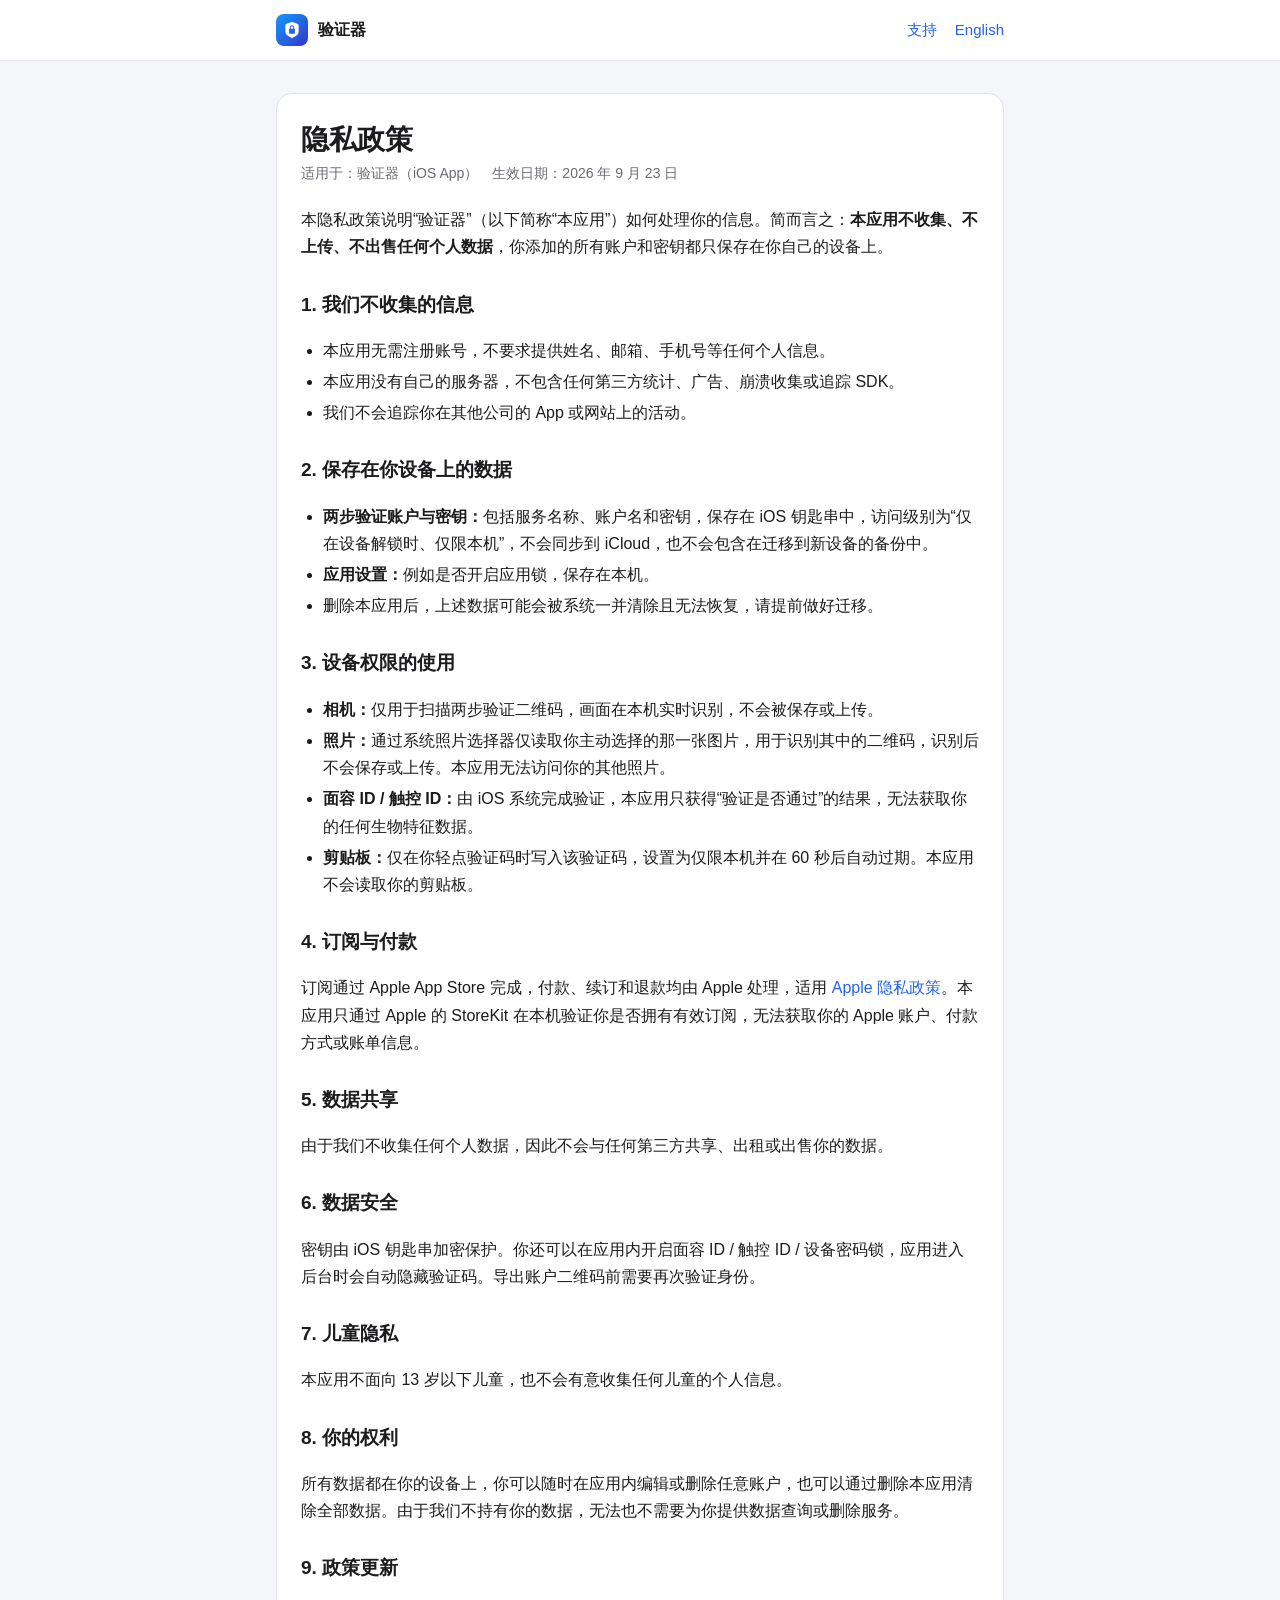
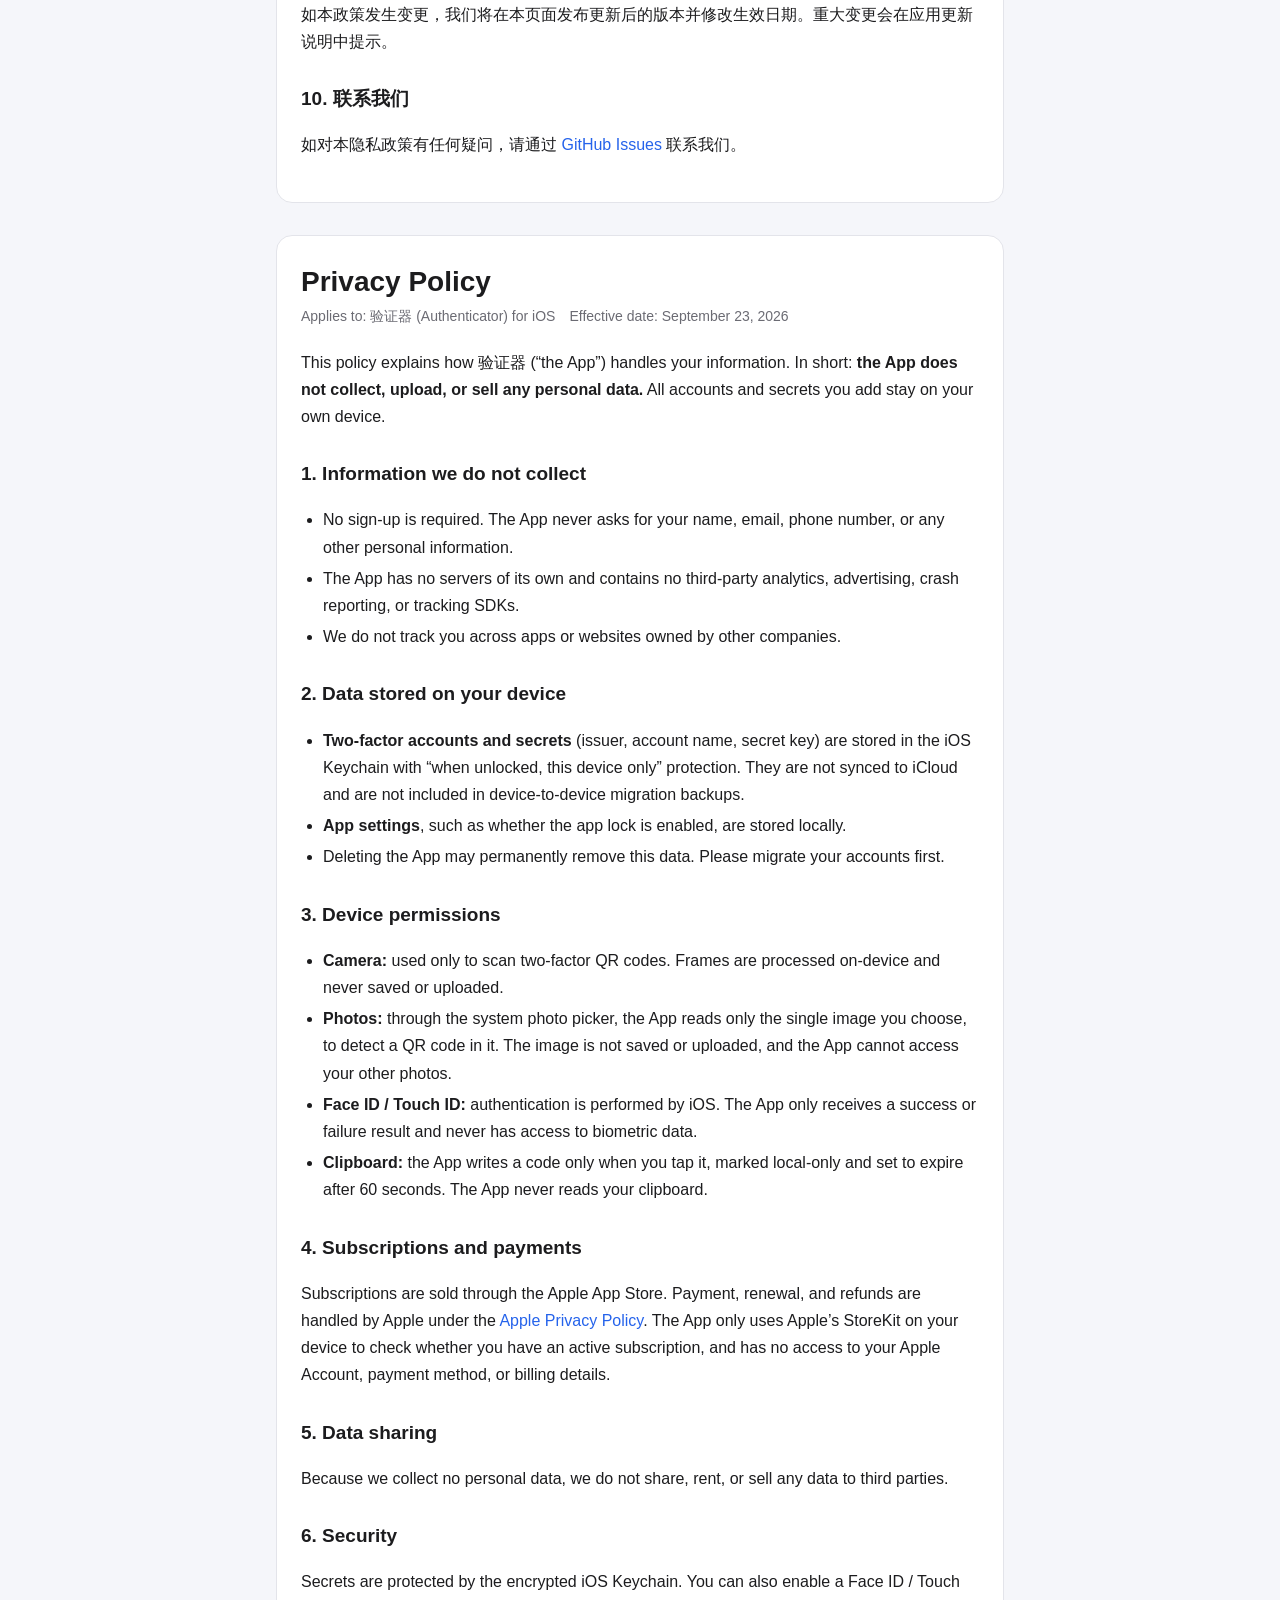
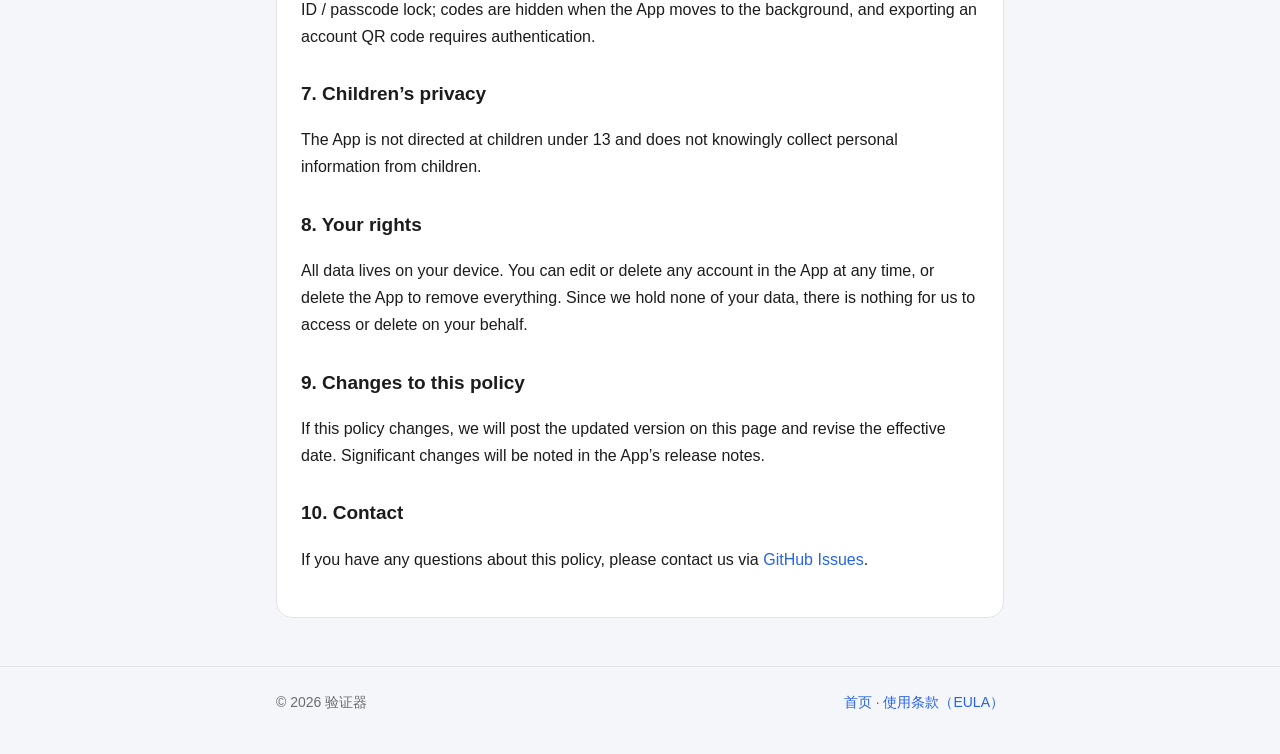
==== privacy.html @ 33b0a0a1 "Add developer website and privacy policy - index.html: app overview, subscription terms, FAQ and sup" ====
<!DOCTYPE html>
<html lang="zh-Hans">
<head>
  <meta charset="utf-8">
  <meta name="viewport" content="width=device-width, initial-scale=1">
  <title>隐私政策 - 验证器</title>
  <meta name="description" content="验证器（iOS 两步验证应用）隐私政策：我们不收集任何个人数据，所有密钥仅保存在你的设备上。">
  <link rel="icon" href="assets/icon.png">
  <link rel="stylesheet" href="style.css">
</head>
<body>
  <header class="site">
    <div class="wrap">
      <a class="brand" href="./"><img src="assets/icon.png" alt="">验证器</a>
      <nav class="links">
        <a href="./#support">支持</a>
        <a href="#en">English</a>
      </nav>
    </div>
  </header>

  <main class="wrap">
    <article class="doc" id="zh">
      <h1>隐私政策</h1>
      <p class="meta">适用于：验证器（iOS App）　生效日期：2026 年 9 月 23 日</p>

      <p>本隐私政策说明“验证器”（以下简称“本应用”）如何处理你的信息。简而言之：<strong>本应用不收集、不上传、不出售任何个人数据</strong>，你添加的所有账户和密钥都只保存在你自己的设备上。</p>

      <h2>1. 我们不收集的信息</h2>
      <ul>
        <li>本应用无需注册账号，不要求提供姓名、邮箱、手机号等任何个人信息。</li>
        <li>本应用没有自己的服务器，不包含任何第三方统计、广告、崩溃收集或追踪 SDK。</li>
        <li>我们不会追踪你在其他公司的 App 或网站上的活动。</li>
      </ul>

      <h2>2. 保存在你设备上的数据</h2>
      <ul>
        <li><strong>两步验证账户与密钥：</strong>包括服务名称、账户名和密钥，保存在 iOS 钥匙串中，访问级别为“仅在设备解锁时、仅限本机”，不会同步到 iCloud，也不会包含在迁移到新设备的备份中。</li>
        <li><strong>应用设置：</strong>例如是否开启应用锁，保存在本机。</li>
        <li>删除本应用后，上述数据可能会被系统一并清除且无法恢复，请提前做好迁移。</li>
      </ul>

      <h2>3. 设备权限的使用</h2>
      <ul>
        <li><strong>相机：</strong>仅用于扫描两步验证二维码，画面在本机实时识别，不会被保存或上传。</li>
        <li><strong>照片：</strong>通过系统照片选择器仅读取你主动选择的那一张图片，用于识别其中的二维码，识别后不会保存或上传。本应用无法访问你的其他照片。</li>
        <li><strong>面容 ID / 触控 ID：</strong>由 iOS 系统完成验证，本应用只获得“验证是否通过”的结果，无法获取你的任何生物特征数据。</li>
        <li><strong>剪贴板：</strong>仅在你轻点验证码时写入该验证码，设置为仅限本机并在 60 秒后自动过期。本应用不会读取你的剪贴板。</li>
      </ul>

      <h2>4. 订阅与付款</h2>
      <p>订阅通过 Apple App Store 完成，付款、续订和退款均由 Apple 处理，适用 <a href="https://www.apple.com/legal/privacy/">Apple 隐私政策</a>。本应用只通过 Apple 的 StoreKit 在本机验证你是否拥有有效订阅，无法获取你的 Apple 账户、付款方式或账单信息。</p>

      <h2>5. 数据共享</h2>
      <p>由于我们不收集任何个人数据，因此不会与任何第三方共享、出租或出售你的数据。</p>

      <h2>6. 数据安全</h2>
      <p>密钥由 iOS 钥匙串加密保护。你还可以在应用内开启面容 ID / 触控 ID / 设备密码锁，应用进入后台时会自动隐藏验证码。导出账户二维码前需要再次验证身份。</p>

      <h2>7. 儿童隐私</h2>
      <p>本应用不面向 13 岁以下儿童，也不会有意收集任何儿童的个人信息。</p>

      <h2>8. 你的权利</h2>
      <p>所有数据都在你的设备上，你可以随时在应用内编辑或删除任意账户，也可以通过删除本应用清除全部数据。由于我们不持有你的数据，无法也不需要为你提供数据查询或删除服务。</p>

      <h2>9. 政策更新</h2>
      <p>如本政策发生变更，我们将在本页面发布更新后的版本并修改生效日期。重大变更会在应用更新说明中提示。</p>

      <h2>10. 联系我们</h2>
      <p>如对本隐私政策有任何疑问，请通过 <a href="https://github.com/YPLiang19/auth-app-privacy-policy/issues">GitHub Issues</a> 联系我们。</p>
    </article>

    <article class="doc" id="en" lang="en">
      <h1>Privacy Policy</h1>
      <p class="meta">Applies to: 验证器 (Authenticator) for iOS　Effective date: September 23, 2026</p>

      <p>This policy explains how 验证器 (“the App”) handles your information. In short: <strong>the App does not collect, upload, or sell any personal data.</strong> All accounts and secrets you add stay on your own device.</p>

      <h2>1. Information we do not collect</h2>
      <ul>
        <li>No sign-up is required. The App never asks for your name, email, phone number, or any other personal information.</li>
        <li>The App has no servers of its own and contains no third-party analytics, advertising, crash reporting, or tracking SDKs.</li>
        <li>We do not track you across apps or websites owned by other companies.</li>
      </ul>

      <h2>2. Data stored on your device</h2>
      <ul>
        <li><strong>Two-factor accounts and secrets</strong> (issuer, account name, secret key) are stored in the iOS Keychain with “when unlocked, this device only” protection. They are not synced to iCloud and are not included in device-to-device migration backups.</li>
        <li><strong>App settings</strong>, such as whether the app lock is enabled, are stored locally.</li>
        <li>Deleting the App may permanently remove this data. Please migrate your accounts first.</li>
      </ul>

      <h2>3. Device permissions</h2>
      <ul>
        <li><strong>Camera:</strong> used only to scan two-factor QR codes. Frames are processed on-device and never saved or uploaded.</li>
        <li><strong>Photos:</strong> through the system photo picker, the App reads only the single image you choose, to detect a QR code in it. The image is not saved or uploaded, and the App cannot access your other photos.</li>
        <li><strong>Face ID / Touch ID:</strong> authentication is performed by iOS. The App only receives a success or failure result and never has access to biometric data.</li>
        <li><strong>Clipboard:</strong> the App writes a code only when you tap it, marked local-only and set to expire after 60 seconds. The App never reads your clipboard.</li>
      </ul>

      <h2>4. Subscriptions and payments</h2>
      <p>Subscriptions are sold through the Apple App Store. Payment, renewal, and refunds are handled by Apple under the <a href="https://www.apple.com/legal/privacy/">Apple Privacy Policy</a>. The App only uses Apple’s StoreKit on your device to check whether you have an active subscription, and has no access to your Apple Account, payment method, or billing details.</p>

      <h2>5. Data sharing</h2>
      <p>Because we collect no personal data, we do not share, rent, or sell any data to third parties.</p>

      <h2>6. Security</h2>
      <p>Secrets are protected by the encrypted iOS Keychain. You can also enable a Face ID / Touch ID / passcode lock; codes are hidden when the App moves to the background, and exporting an account QR code requires authentication.</p>

      <h2>7. Children’s privacy</h2>
      <p>The App is not directed at children under 13 and does not knowingly collect personal information from children.</p>

      <h2>8. Your rights</h2>
      <p>All data lives on your device. You can edit or delete any account in the App at any time, or delete the App to remove everything. Since we hold none of your data, there is nothing for us to access or delete on your behalf.</p>

      <h2>9. Changes to this policy</h2>
      <p>If this policy changes, we will post the updated version on this page and revise the effective date. Significant changes will be noted in the App’s release notes.</p>

      <h2>10. Contact</h2>
      <p>If you have any questions about this policy, please contact us via <a href="https://github.com/YPLiang19/auth-app-privacy-policy/issues">GitHub Issues</a>.</p>
    </article>
  </main>

  <footer class="site">
    <div class="wrap">
      <span>© 2026 验证器</span>
      <span><a href="./">首页</a> · <a href="https://www.apple.com/legal/internet-services/itunes/dev/stdeula/">使用条款（EULA）</a></span>
    </div>
  </footer>
</body>
</html>
---- style.css ----
:root {
  --bg: #f5f6fa;
  --surface: #ffffff;
  --text: #1c1c1e;
  --muted: #6b6b73;
  --border: #e3e4ea;
  --accent: #2563eb;
  --accent-soft: #e8efff;
  --radius: 16px;
  color-scheme: light;
}

@media (prefers-color-scheme: dark) {
  :root {
    --bg: #0f1115;
    --surface: #181b21;
    --text: #f2f2f5;
    --muted: #a0a3ad;
    --border: #2a2e37;
    --accent: #5b8cff;
    --accent-soft: #1d2740;
    color-scheme: dark;
  }
}

* { box-sizing: border-box; }

body {
  margin: 0;
  background: var(--bg);
  color: var(--text);
  font-family: -apple-system, BlinkMacSystemFont, "SF Pro Text", "PingFang SC",
    "Hiragino Sans GB", "Microsoft YaHei", "Helvetica Neue", Arial, sans-serif;
  font-size: 16px;
  line-height: 1.7;
  -webkit-font-smoothing: antialiased;
}

a { color: var(--accent); text-decoration: none; }
a:hover { text-decoration: underline; }

.wrap { max-width: 760px; margin: 0 auto; padding: 0 16px; }

header.site {
  border-bottom: 1px solid var(--border);
  background: var(--surface);
}
header.site .wrap {
  display: flex;
  align-items: center;
  justify-content: space-between;
  gap: 12px;
  min-height: 60px;
  flex-wrap: wrap;
}
.brand {
  display: flex;
  align-items: center;
  gap: 10px;
  font-weight: 600;
  color: var(--text);
}
.brand:hover { text-decoration: none; }
.brand img { width: 32px; height: 32px; border-radius: 8px; }
nav.links { display: flex; gap: 18px; font-size: 15px; }

.hero { text-align: center; padding: 56px 0 32px; }
.hero img {
  width: 112px;
  height: 112px;
  border-radius: 26px;
  box-shadow: 0 10px 30px rgba(37, 99, 235, 0.25);
}
.hero h1 { font-size: 34px; margin: 20px 0 8px; line-height: 1.25; }
.hero p { color: var(--muted); margin: 0 auto; max-width: 520px; }

.grid {
  display: grid;
  grid-template-columns: repeat(auto-fit, minmax(220px, 1fr));
  gap: 12px;
  margin: 24px 0;
}

.card {
  background: var(--surface);
  border: 1px solid var(--border);
  border-radius: var(--radius);
  padding: 20px;
}
.card h3 { margin: 0 0 6px; font-size: 17px; }
.card p { margin: 0; color: var(--muted); font-size: 15px; }

section { margin: 40px 0; }
section > h2 { font-size: 22px; margin: 0 0 12px; }

details {
  background: var(--surface);
  border: 1px solid var(--border);
  border-radius: 12px;
  padding: 14px 18px;
  margin-bottom: 10px;
}
details summary { cursor: pointer; font-weight: 600; }
details p, details ol, details ul { color: var(--muted); margin: 10px 0 0; }

.notice {
  background: var(--accent-soft);
  border-radius: 12px;
  padding: 14px 18px;
  font-size: 15px;
}

article.doc {
  background: var(--surface);
  border: 1px solid var(--border);
  border-radius: var(--radius);
  padding: 28px 24px;
  margin: 32px 0;
}
article.doc h1 { font-size: 28px; margin: 0 0 4px; line-height: 1.3; }
article.doc h2 { font-size: 19px; margin: 28px 0 8px; }
article.doc .meta { color: var(--muted); font-size: 14px; margin: 0 0 20px; }
article.doc ul { padding-left: 22px; }
article.doc li { margin: 4px 0; }

.lang-switch { font-size: 14px; color: var(--muted); }

footer.site {
  border-top: 1px solid var(--border);
  color: var(--muted);
  font-size: 14px;
  padding: 24px 0 40px;
  margin-top: 48px;
}
footer.site .wrap { display: flex; flex-wrap: wrap; gap: 8px 20px; justify-content: space-between; }

@media (max-width: 520px) {
  .hero h1 { font-size: 28px; }
  article.doc { padding: 22px 16px; }
  nav.links { gap: 14px; }
}
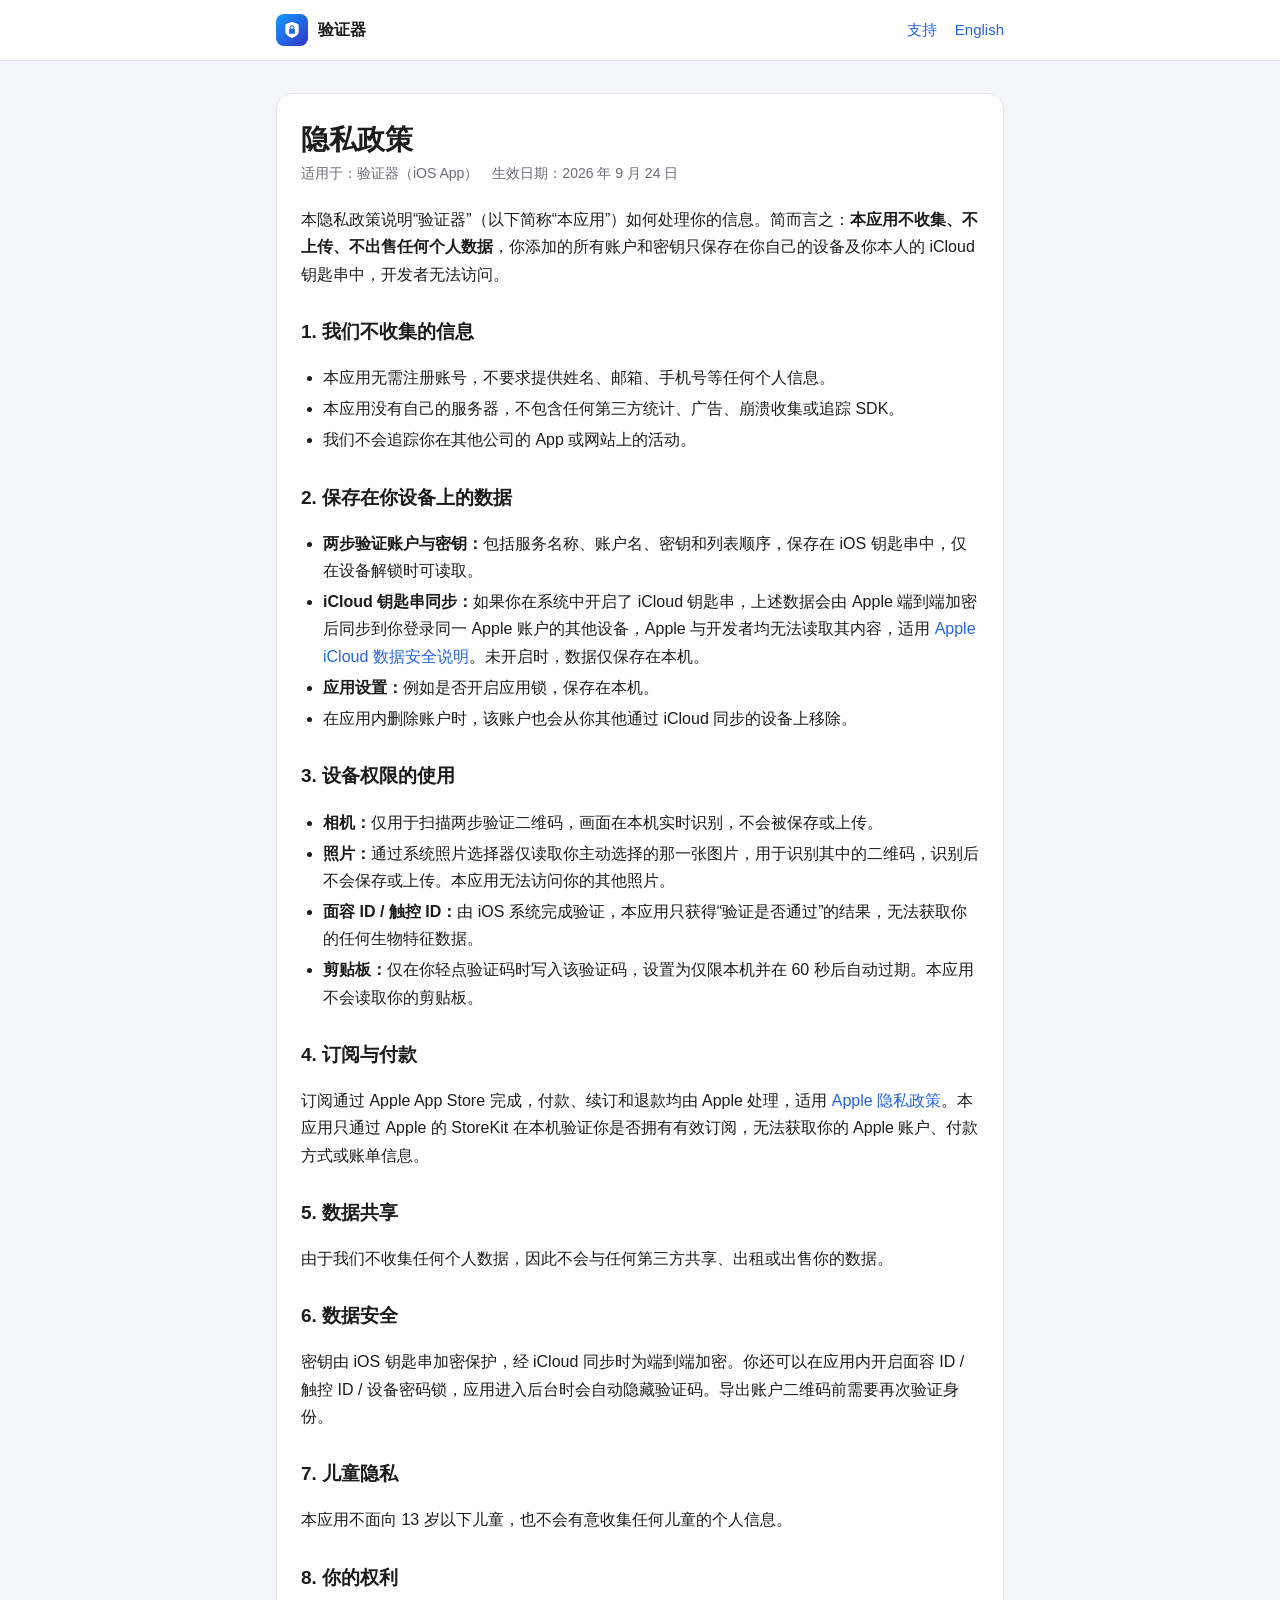
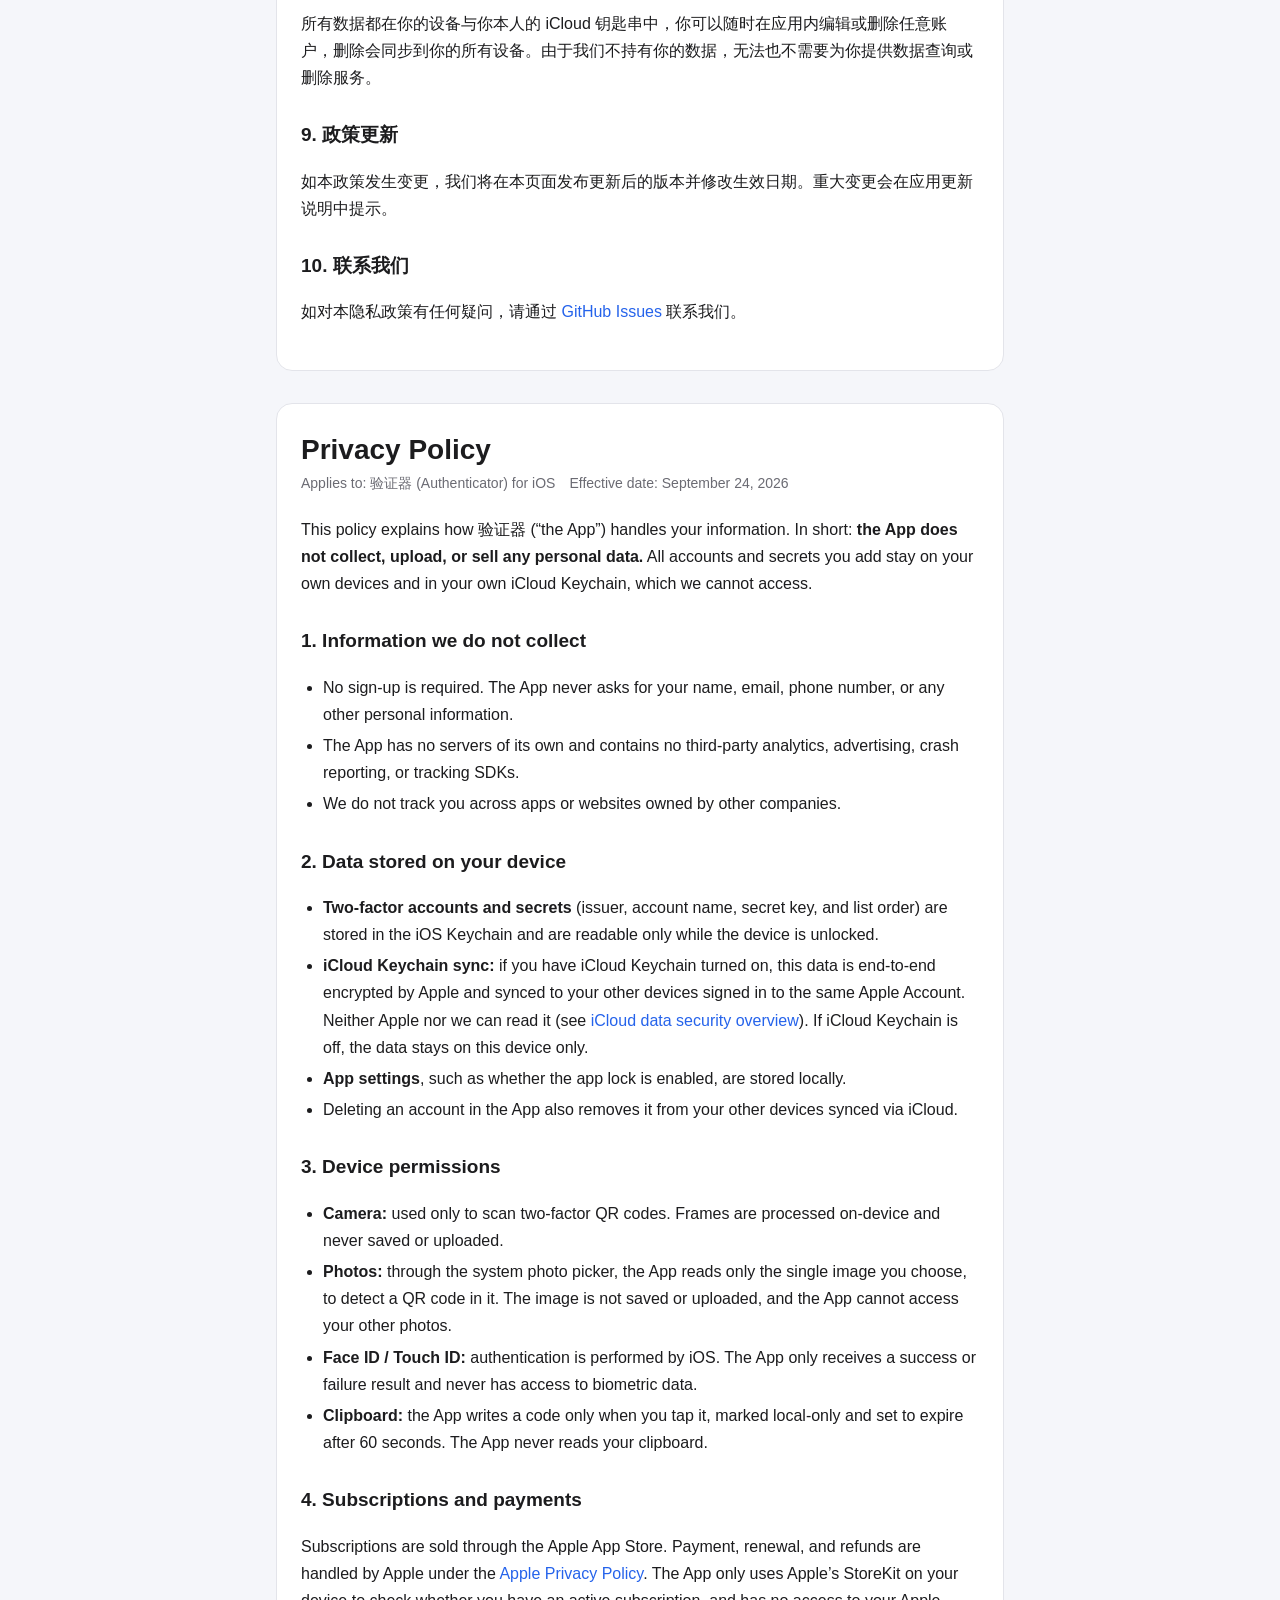
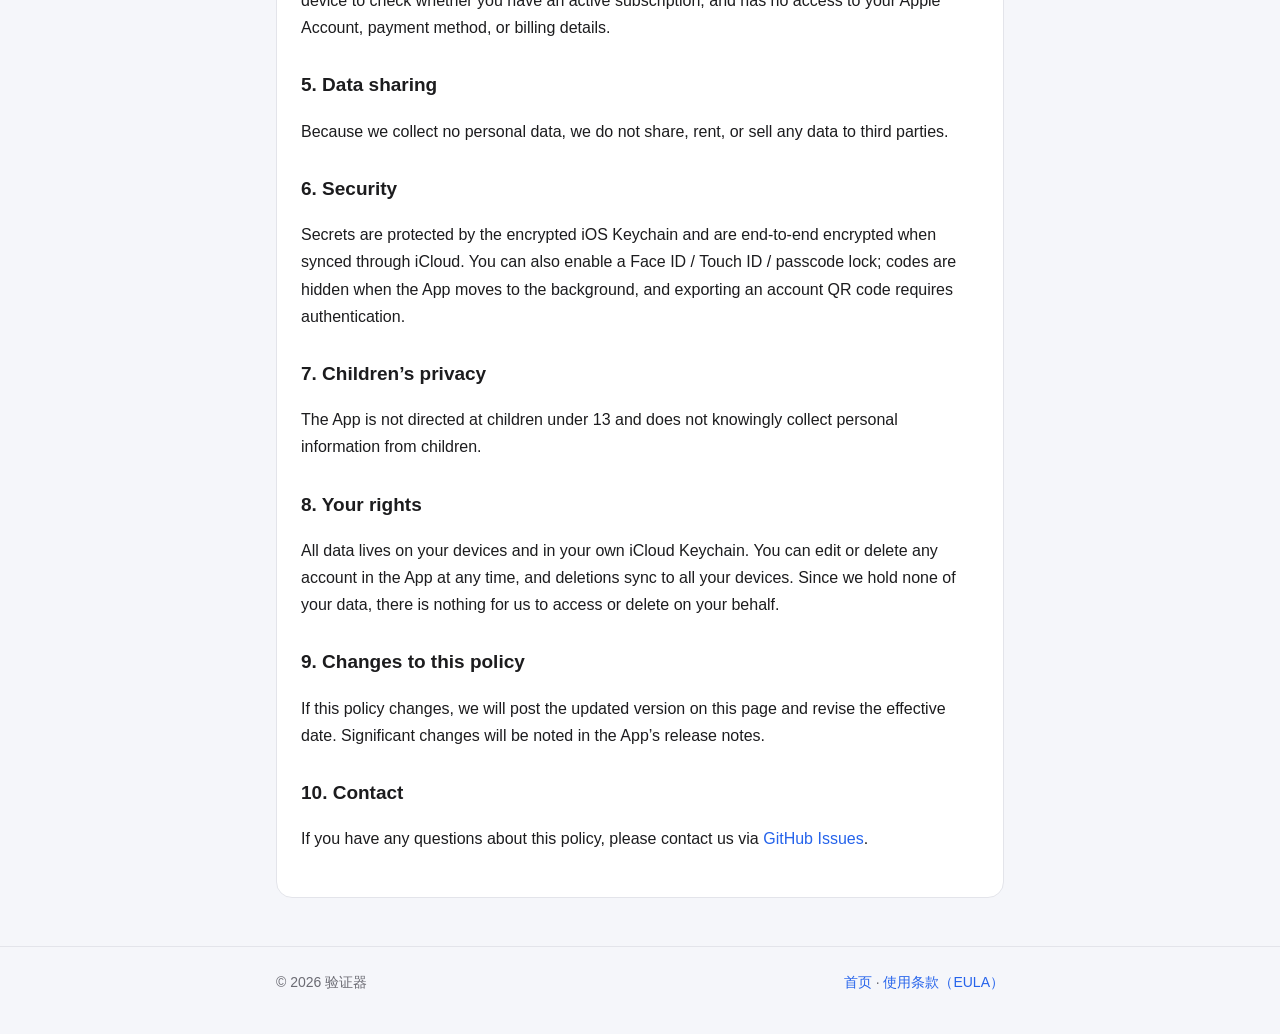
==== commit 1c7a1ec8: "Describe iCloud Keychain sync in site and privacy policy Co-Authored-By: Claude Opus 5.5 (1M context" ====
--- a/privacy.html
+++ b/privacy.html
@@ -4,7 +4,7 @@
   <meta charset="utf-8">
   <meta name="viewport" content="width=device-width, initial-scale=1">
   <title>隐私政策 - 验证器</title>
-  <meta name="description" content="验证器（iOS 两步验证应用）隐私政策：我们不收集任何个人数据，所有密钥仅保存在你的设备上。">
+  <meta name="description" content="验证器（iOS 两步验证应用）隐私政策：我们不收集任何个人数据，密钥仅保存在你的设备与你自己的 iCloud 钥匙串中。">
   <link rel="icon" href="assets/icon.png">
   <link rel="stylesheet" href="style.css">
 </head>
@@ -22,9 +22,9 @@
   <main class="wrap">
     <article class="doc" id="zh">
       <h1>隐私政策</h1>
-      <p class="meta">适用于：验证器（iOS App）　生效日期：2026 年 9 月 23 日</p>
+      <p class="meta">适用于：验证器（iOS App）　生效日期：2026 年 9 月 24 日</p>
 
-      <p>本隐私政策说明“验证器”（以下简称“本应用”）如何处理你的信息。简而言之：<strong>本应用不收集、不上传、不出售任何个人数据</strong>，你添加的所有账户和密钥都只保存在你自己的设备上。</p>
+      <p>本隐私政策说明“验证器”（以下简称“本应用”）如何处理你的信息。简而言之：<strong>本应用不收集、不上传、不出售任何个人数据</strong>，你添加的所有账户和密钥只保存在你自己的设备及你本人的 iCloud 钥匙串中，开发者无法访问。</p>
 
       <h2>1. 我们不收集的信息</h2>
       <ul>
@@ -35,9 +35,10 @@
 
       <h2>2. 保存在你设备上的数据</h2>
       <ul>
-        <li><strong>两步验证账户与密钥：</strong>包括服务名称、账户名和密钥，保存在 iOS 钥匙串中，访问级别为“仅在设备解锁时、仅限本机”，不会同步到 iCloud，也不会包含在迁移到新设备的备份中。</li>
+        <li><strong>两步验证账户与密钥：</strong>包括服务名称、账户名、密钥和列表顺序，保存在 iOS 钥匙串中，仅在设备解锁时可读取。</li>
+        <li><strong>iCloud 钥匙串同步：</strong>如果你在系统中开启了 iCloud 钥匙串，上述数据会由 Apple 端到端加密后同步到你登录同一 Apple 账户的其他设备，Apple 与开发者均无法读取其内容，适用 <a href="https://support.apple.com/zh-cn/102651">Apple iCloud 数据安全说明</a>。未开启时，数据仅保存在本机。</li>
         <li><strong>应用设置：</strong>例如是否开启应用锁，保存在本机。</li>
-        <li>删除本应用后，上述数据可能会被系统一并清除且无法恢复，请提前做好迁移。</li>
+        <li>在应用内删除账户时，该账户也会从你其他通过 iCloud 同步的设备上移除。</li>
       </ul>
 
       <h2>3. 设备权限的使用</h2>
@@ -55,13 +56,13 @@
       <p>由于我们不收集任何个人数据，因此不会与任何第三方共享、出租或出售你的数据。</p>
 
       <h2>6. 数据安全</h2>
-      <p>密钥由 iOS 钥匙串加密保护。你还可以在应用内开启面容 ID / 触控 ID / 设备密码锁，应用进入后台时会自动隐藏验证码。导出账户二维码前需要再次验证身份。</p>
+      <p>密钥由 iOS 钥匙串加密保护，经 iCloud 同步时为端到端加密。你还可以在应用内开启面容 ID / 触控 ID / 设备密码锁，应用进入后台时会自动隐藏验证码。导出账户二维码前需要再次验证身份。</p>
 
       <h2>7. 儿童隐私</h2>
       <p>本应用不面向 13 岁以下儿童，也不会有意收集任何儿童的个人信息。</p>
 
       <h2>8. 你的权利</h2>
-      <p>所有数据都在你的设备上，你可以随时在应用内编辑或删除任意账户，也可以通过删除本应用清除全部数据。由于我们不持有你的数据，无法也不需要为你提供数据查询或删除服务。</p>
+      <p>所有数据都在你的设备与你本人的 iCloud 钥匙串中，你可以随时在应用内编辑或删除任意账户，删除会同步到你的所有设备。由于我们不持有你的数据，无法也不需要为你提供数据查询或删除服务。</p>
 
       <h2>9. 政策更新</h2>
       <p>如本政策发生变更，我们将在本页面发布更新后的版本并修改生效日期。重大变更会在应用更新说明中提示。</p>
@@ -72,9 +73,9 @@
 
     <article class="doc" id="en" lang="en">
       <h1>Privacy Policy</h1>
-      <p class="meta">Applies to: 验证器 (Authenticator) for iOS　Effective date: September 23, 2026</p>
+      <p class="meta">Applies to: 验证器 (Authenticator) for iOS　Effective date: September 24, 2026</p>
 
-      <p>This policy explains how 验证器 (“the App”) handles your information. In short: <strong>the App does not collect, upload, or sell any personal data.</strong> All accounts and secrets you add stay on your own device.</p>
+      <p>This policy explains how 验证器 (“the App”) handles your information. In short: <strong>the App does not collect, upload, or sell any personal data.</strong> All accounts and secrets you add stay on your own devices and in your own iCloud Keychain, which we cannot access.</p>
 
       <h2>1. Information we do not collect</h2>
       <ul>
@@ -85,9 +86,10 @@
 
       <h2>2. Data stored on your device</h2>
       <ul>
-        <li><strong>Two-factor accounts and secrets</strong> (issuer, account name, secret key) are stored in the iOS Keychain with “when unlocked, this device only” protection. They are not synced to iCloud and are not included in device-to-device migration backups.</li>
+        <li><strong>Two-factor accounts and secrets</strong> (issuer, account name, secret key, and list order) are stored in the iOS Keychain and are readable only while the device is unlocked.</li>
+        <li><strong>iCloud Keychain sync:</strong> if you have iCloud Keychain turned on, this data is end-to-end encrypted by Apple and synced to your other devices signed in to the same Apple Account. Neither Apple nor we can read it (see <a href="https://support.apple.com/102651">iCloud data security overview</a>). If iCloud Keychain is off, the data stays on this device only.</li>
         <li><strong>App settings</strong>, such as whether the app lock is enabled, are stored locally.</li>
-        <li>Deleting the App may permanently remove this data. Please migrate your accounts first.</li>
+        <li>Deleting an account in the App also removes it from your other devices synced via iCloud.</li>
       </ul>
 
       <h2>3. Device permissions</h2>
@@ -105,13 +107,13 @@
       <p>Because we collect no personal data, we do not share, rent, or sell any data to third parties.</p>
 
       <h2>6. Security</h2>
-      <p>Secrets are protected by the encrypted iOS Keychain. You can also enable a Face ID / Touch ID / passcode lock; codes are hidden when the App moves to the background, and exporting an account QR code requires authentication.</p>
+      <p>Secrets are protected by the encrypted iOS Keychain and are end-to-end encrypted when synced through iCloud. You can also enable a Face ID / Touch ID / passcode lock; codes are hidden when the App moves to the background, and exporting an account QR code requires authentication.</p>
 
       <h2>7. Children’s privacy</h2>
       <p>The App is not directed at children under 13 and does not knowingly collect personal information from children.</p>
 
       <h2>8. Your rights</h2>
-      <p>All data lives on your device. You can edit or delete any account in the App at any time, or delete the App to remove everything. Since we hold none of your data, there is nothing for us to access or delete on your behalf.</p>
+      <p>All data lives on your devices and in your own iCloud Keychain. You can edit or delete any account in the App at any time, and deletions sync to all your devices. Since we hold none of your data, there is nothing for us to access or delete on your behalf.</p>
 
       <h2>9. Changes to this policy</h2>
       <p>If this policy changes, we will post the updated version on this page and revise the effective date. Significant changes will be noted in the App’s release notes.</p>
